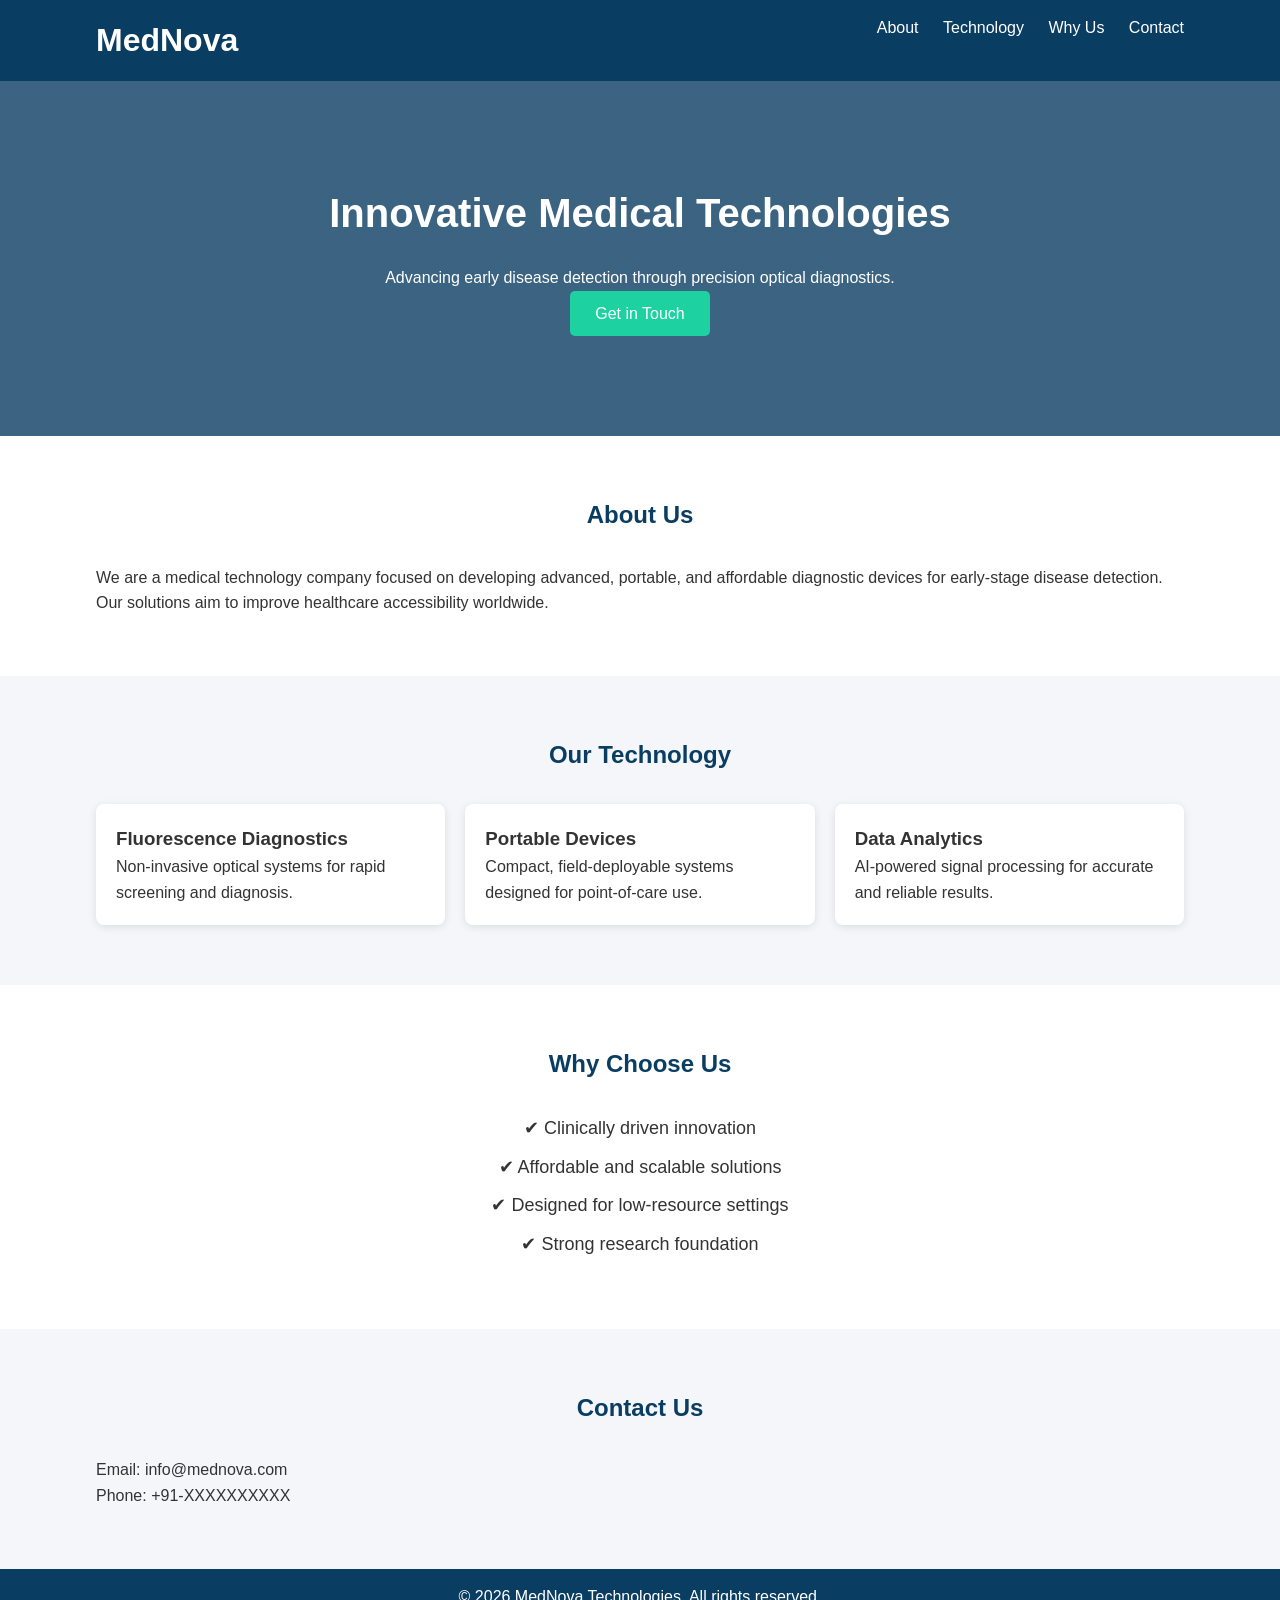
==== index.html @ d60eed9b "Add files via upload" ====
<!DOCTYPE html>
<html lang="en">
<head>
    <meta charset="UTF-8">
    <title>MedNova Technologies</title>
    <meta name="viewport" content="width=device-width, initial-scale=1.0">
    <link rel="stylesheet" href="style.css">
</head>
<body>

<header>
    <div class="container">
        <h1 class="logo">MedNova</h1>
        <nav>
            <ul>
                <li><a href="#about">About</a></li>
                <li><a href="#technology">Technology</a></li>
                <li><a href="#why">Why Us</a></li>
                <li><a href="#contact">Contact</a></li>
            </ul>
        </nav>
    </div>
</header>

<section class="hero">
    <div class="hero-content">
        <h2>Innovative Medical Technologies</h2>
        <p>Advancing early disease detection through precision optical diagnostics.</p>
        <a href="#contact" class="btn">Get in Touch</a>
    </div>
</section>

<section id="about" class="section">
    <div class="container">
        <h2>About Us</h2>
        <p>We are a medical technology company focused on developing advanced, portable, and affordable diagnostic devices for early-stage disease detection. Our solutions aim to improve healthcare accessibility worldwide.</p>
    </div>
</section>

<section id="technology" class="section light">
    <div class="container">
        <h2>Our Technology</h2>
        <div class="cards">
            <div class="card">
                <h3>Fluorescence Diagnostics</h3>
                <p>Non-invasive optical systems for rapid screening and diagnosis.</p>
            </div>
            <div class="card">
                <h3>Portable Devices</h3>
                <p>Compact, field-deployable systems designed for point-of-care use.</p>
            </div>
            <div class="card">
                <h3>Data Analytics</h3>
                <p>AI-powered signal processing for accurate and reliable results.</p>
            </div>
        </div>
    </div>
</section>

<section id="why" class="section">
    <div class="container">
        <h2>Why Choose Us</h2>
        <ul class="features">
            <li>✔ Clinically driven innovation</li>
            <li>✔ Affordable and scalable solutions</li>
            <li>✔ Designed for low-resource settings</li>
            <li>✔ Strong research foundation</li>
        </ul>
    </div>
</section>

<section id="contact" class="section light">
    <div class="container">
        <h2>Contact Us</h2>
        <p>Email: info@mednova.com</p>
        <p>Phone: +91-XXXXXXXXXX</p>
    </div>
</section>

<footer>
    <p>© 2026 MedNova Technologies. All rights reserved.</p>
</footer>

</body>
</html>
---- style.css ----
* {
    margin: 0;
    padding: 0;
    box-sizing: border-box;
    font-family: Arial, sans-serif;
}

body {
    line-height: 1.6;
    color: #333;
}

.container {
    width: 85%;
    margin: auto;
    max-width: 1100px;
}

header {
    background: #0a3d62;
    color: #fff;
    padding: 15px 0;
}

.logo {
    float: left;
}

nav {
    float: right;
}

nav ul {
    list-style: none;
}

nav ul li {
    display: inline;
    margin-left: 20px;
}

nav ul li a {
    color: #fff;
    text-decoration: none;
}

header::after {
    content: "";
    display: block;
    clear: both;
}

.hero {
    background: linear-gradient(rgba(10,61,98,0.8), rgba(10,61,98,0.8)),
                url('https://images.unsplash.com/photo-1581595219315-a187dd40c322');
    background-size: cover;
    background-position: center;
    color: white;
    text-align: center;
    padding: 100px 20px;
}

.hero h2 {
    font-size: 40px;
    margin-bottom: 20px;
}

.btn {
    display: inline-block;
    padding: 10px 25px;
    background: #1dd1a1;
    color: white;
    text-decoration: none;
    border-radius: 5px;
}

.section {
    padding: 60px 0;
}

.section h2 {
    text-align: center;
    margin-bottom: 30px;
    color: #0a3d62;
}

.light {
    background: #f4f6f9;
}

.cards {
    display: flex;
    gap: 20px;
    justify-content: space-between;
    flex-wrap: wrap;
}

.card {
    background: white;
    padding: 20px;
    flex: 1;
    min-width: 250px;
    border-radius: 8px;
    box-shadow: 0 2px 8px rgba(0,0,0,0.1);
}

.features {
    list-style: none;
    text-align: center;
    font-size: 18px;
}

.features li {
    margin: 10px 0;
}

footer {
    background: #0a3d62;
    color: white;
    text-align: center;
    padding: 15px 0;
}
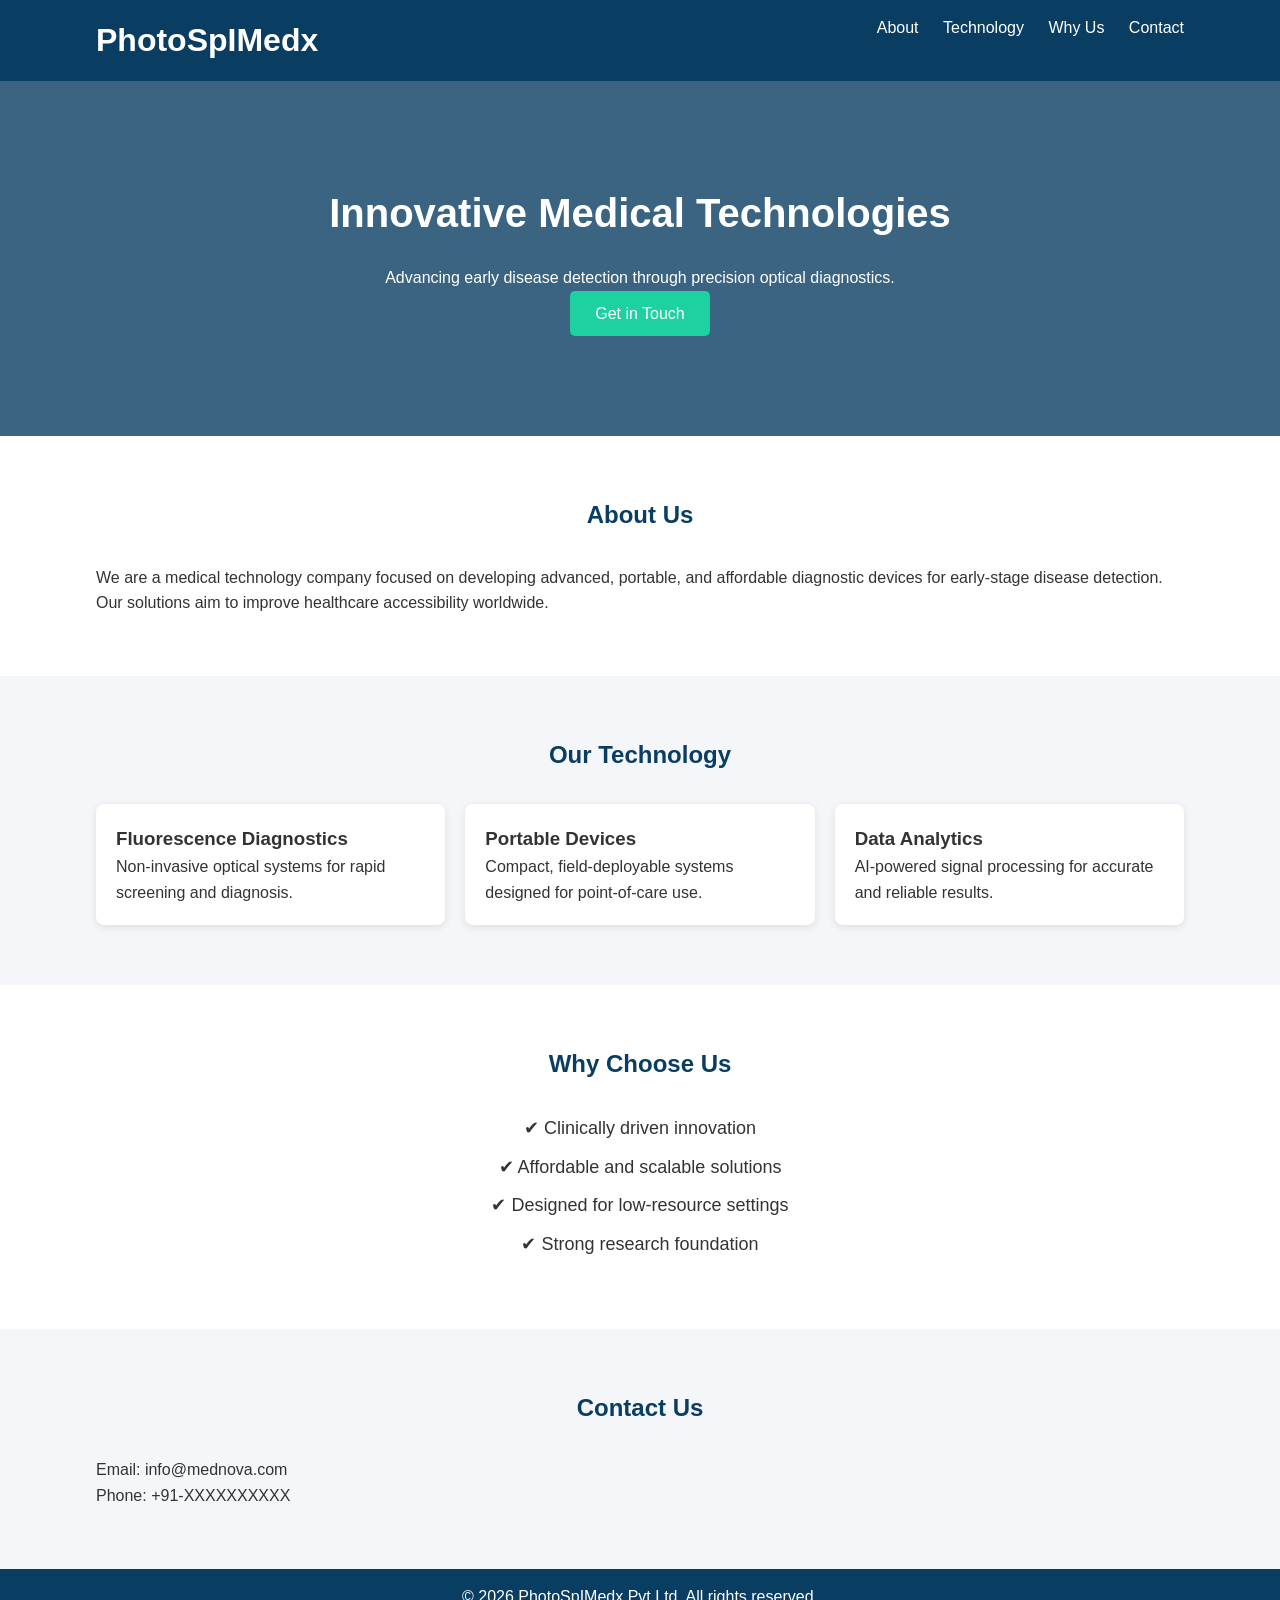
==== commit ec30a181: "Add files via upload" ====
--- a/index.html
+++ b/index.html
@@ -2,7 +2,7 @@
 <html lang="en">
 <head>
     <meta charset="UTF-8">
-    <title>MedNova Technologies</title>
+    <title>PhotoSpIMedx</title>
     <meta name="viewport" content="width=device-width, initial-scale=1.0">
     <link rel="stylesheet" href="style.css">
 </head>
@@ -10,7 +10,7 @@
 
 <header>
     <div class="container">
-        <h1 class="logo">MedNova</h1>
+        <h1 class="logo">PhotoSpIMedx</h1>
         <nav>
             <ul>
                 <li><a href="#about">About</a></li>
@@ -78,7 +78,7 @@
 </section>
 
 <footer>
-    <p>© 2026 MedNova Technologies. All rights reserved.</p>
+    <p>© 2026 PhotoSpIMedx.Pvt.Ltd. All rights reserved.</p>
 </footer>
 
 </body>
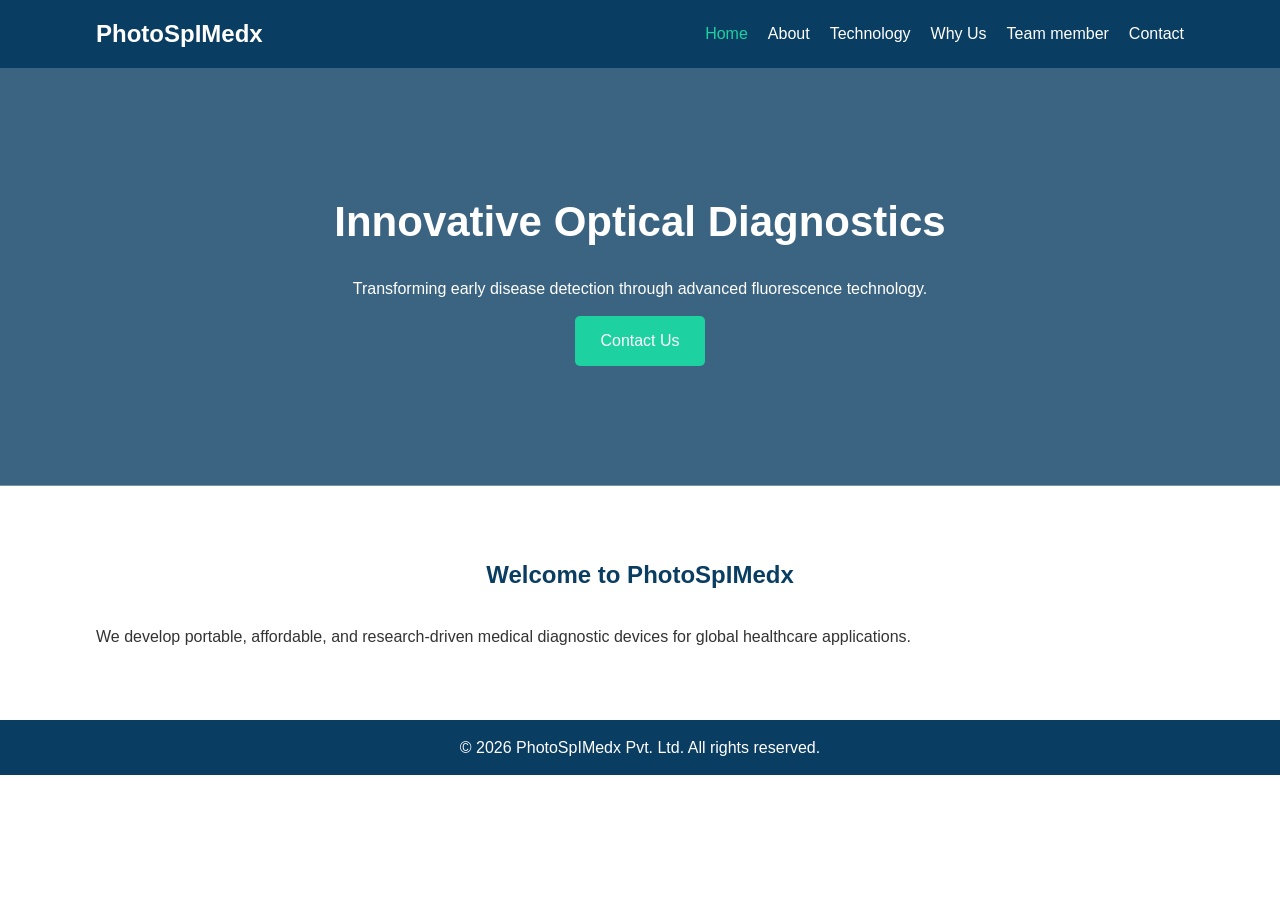
==== commit 44714183: "Update index.html" ====
--- a/index.html
+++ b/index.html
@@ -2,84 +2,47 @@
 <html lang="en">
 <head>
     <meta charset="UTF-8">
-    <title>PhotoSpIMedx</title>
+    <title>PhotoSpIMedx | Medical Technology</title>
     <meta name="viewport" content="width=device-width, initial-scale=1.0">
     <link rel="stylesheet" href="style.css">
 </head>
 <body>
 
 <header>
-    <div class="container">
+    <div class="container nav-container">
         <h1 class="logo">PhotoSpIMedx</h1>
         <nav>
             <ul>
-                <li><a href="#about">About</a></li>
-                <li><a href="#technology">Technology</a></li>
-                <li><a href="#why">Why Us</a></li>
-                <li><a href="#contact">Contact</a></li>
+                <li><a href="index.html" class="active">Home</a></li>
+                <li><a href="about.html">About</a></li>
+                <li><a href="technology.html">Technology</a></li>
+                <li><a href="why.html">Why Us</a></li>
+                <li><a href="team.html">Team member</a></li>
+                <li><a href="contact.html">Contact</a></li>
             </ul>
         </nav>
     </div>
 </header>
 
 <section class="hero">
-    <div class="hero-content">
-        <h2>Innovative Medical Technologies</h2>
-        <p>Advancing early disease detection through precision optical diagnostics.</p>
-        <a href="#contact" class="btn">Get in Touch</a>
+    <div class="container">
+        <h2>Innovative Optical Diagnostics</h2>
+        <p>Transforming early disease detection through advanced fluorescence technology.</p>
+        <a href="contact.html" class="btn">Contact Us</a>
     </div>
 </section>
 
-<section id="about" class="section">
+<section class="section">
     <div class="container">
-        <h2>About Us</h2>
-        <p>We are a medical technology company focused on developing advanced, portable, and affordable diagnostic devices for early-stage disease detection. Our solutions aim to improve healthcare accessibility worldwide.</p>
-    </div>
-</section>
-
-<section id="technology" class="section light">
-    <div class="container">
-        <h2>Our Technology</h2>
-        <div class="cards">
-            <div class="card">
-                <h3>Fluorescence Diagnostics</h3>
-                <p>Non-invasive optical systems for rapid screening and diagnosis.</p>
-            </div>
-            <div class="card">
-                <h3>Portable Devices</h3>
-                <p>Compact, field-deployable systems designed for point-of-care use.</p>
-            </div>
-            <div class="card">
-                <h3>Data Analytics</h3>
-                <p>AI-powered signal processing for accurate and reliable results.</p>
-            </div>
-        </div>
-    </div>
-</section>
-
-<section id="why" class="section">
-    <div class="container">
-        <h2>Why Choose Us</h2>
-        <ul class="features">
-            <li>✔ Clinically driven innovation</li>
-            <li>✔ Affordable and scalable solutions</li>
-            <li>✔ Designed for low-resource settings</li>
-            <li>✔ Strong research foundation</li>
-        </ul>
-    </div>
-</section>
-
-<section id="contact" class="section light">
-    <div class="container">
-        <h2>Contact Us</h2>
-        <p>Email: info@mednova.com</p>
-        <p>Phone: +91-XXXXXXXXXX</p>
+        <h2>Welcome to PhotoSpIMedx</h2>
+        <p>We develop portable, affordable, and research-driven medical diagnostic devices for global healthcare applications.</p>
     </div>
 </section>
 
 <footer>
-    <p>© 2026 PhotoSpIMedx.Pvt.Ltd. All rights reserved.</p>
+    <p>© 2026 PhotoSpIMedx Pvt. Ltd. All rights reserved.</p>
 </footer>
 
 </body>
-</html>+
+</html>
--- a/style.css
+++ b/style.css
@@ -12,70 +12,73 @@
 
 .container {
     width: 85%;
+    max-width: 1100px;
     margin: auto;
-    max-width: 1100px;
 }
 
 header {
     background: #0a3d62;
-    color: #fff;
     padding: 15px 0;
+    color: white;
+}
+
+.nav-container {
+    display: flex;
+    justify-content: space-between;
+    align-items: center;
 }
 
 .logo {
-    float: left;
-}
-
-nav {
-    float: right;
+    font-size: 24px;
 }
 
 nav ul {
     list-style: none;
+    display: flex;
 }
 
 nav ul li {
-    display: inline;
     margin-left: 20px;
 }
 
 nav ul li a {
-    color: #fff;
+    color: white;
     text-decoration: none;
+    font-weight: 500;
 }
 
-header::after {
-    content: "";
-    display: block;
-    clear: both;
+nav ul li a:hover,
+nav ul li a.active {
+    color: #1dd1a1;
 }
 
 .hero {
     background: linear-gradient(rgba(10,61,98,0.8), rgba(10,61,98,0.8)),
-                url('https://images.unsplash.com/photo-1581595219315-a187dd40c322');
+    url('https://images.unsplash.com/photo-1581595219315-a187dd40c322');
     background-size: cover;
     background-position: center;
     color: white;
     text-align: center;
-    padding: 100px 20px;
+    padding: 120px 20px;
 }
 
 .hero h2 {
-    font-size: 40px;
+    font-size: 42px;
     margin-bottom: 20px;
 }
 
 .btn {
     display: inline-block;
-    padding: 10px 25px;
+    padding: 12px 25px;
     background: #1dd1a1;
     color: white;
     text-decoration: none;
     border-radius: 5px;
+    margin-top: 15px;
 }
 
 .section {
-    padding: 60px 0;
+    padding: 70px 0;
 }
 
 .section h2 {
@@ -84,24 +87,19 @@
     color: #0a3d62;
 }
 
-.light {
-    background: #f4f6f9;
-}
-
 .cards {
     display: flex;
     gap: 20px;
-    justify-content: space-between;
     flex-wrap: wrap;
 }
 
 .card {
+    flex: 1;
+    min-width: 250px;
     background: white;
     padding: 20px;
-    flex: 1;
-    min-width: 250px;
     border-radius: 8px;
-    box-shadow: 0 2px 8px rgba(0,0,0,0.1);
+    box-shadow: 0 2px 10px rgba(0,0,0,0.1);
 }
 
 .features {
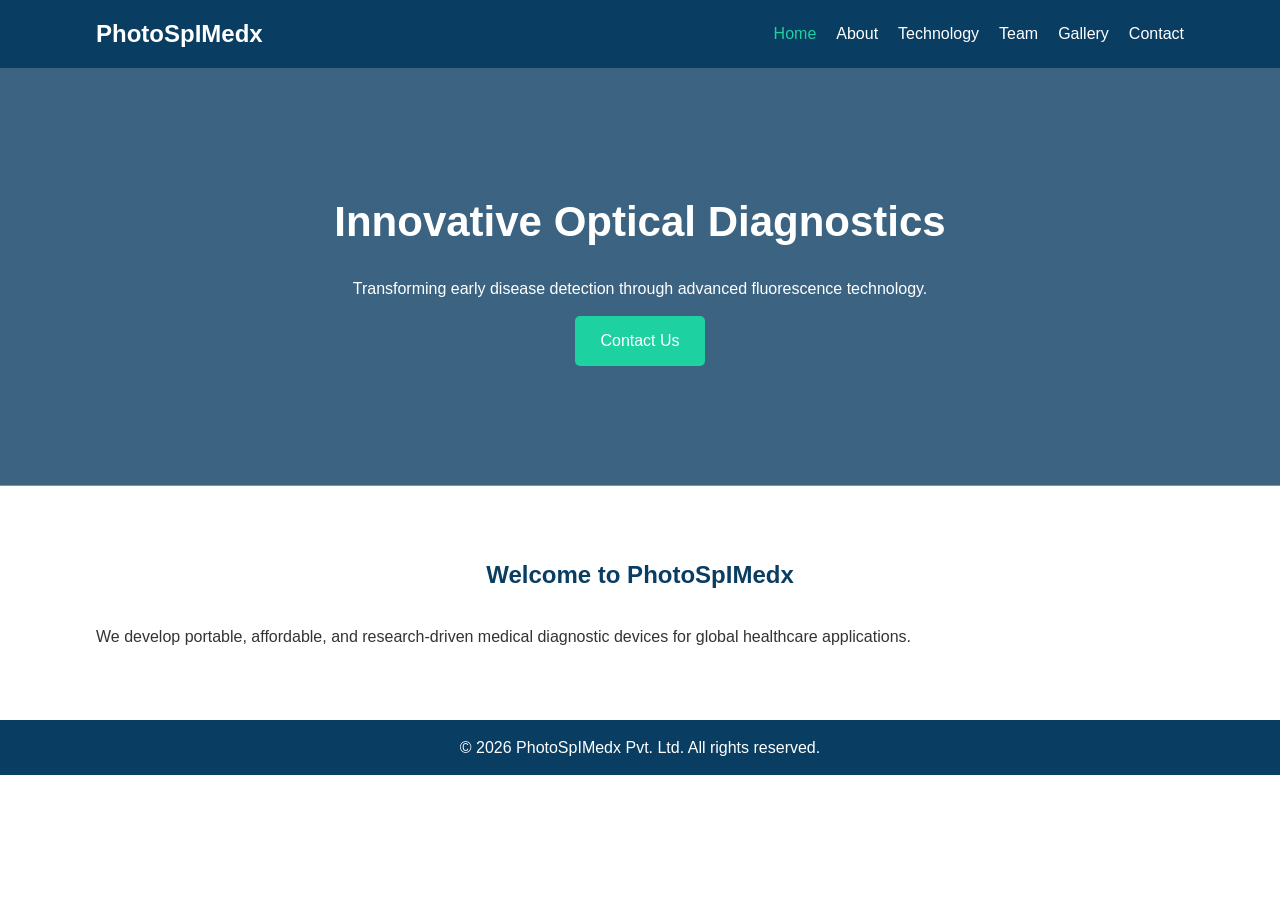
==== commit cf8ad0b0: "Update index.html" ====
--- a/index.html
+++ b/index.html
@@ -16,8 +16,8 @@
                 <li><a href="index.html" class="active">Home</a></li>
                 <li><a href="about.html">About</a></li>
                 <li><a href="technology.html">Technology</a></li>
-                <li><a href="why.html">Why Us</a></li>
-                <li><a href="team.html">Team member</a></li>
+                <li><a href="team.html">Team</a></li>
+                <li><a href="gallery.html">Gallery</a></li>
                 <li><a href="contact.html">Contact</a></li>
             </ul>
         </nav>
@@ -46,3 +46,4 @@
 </body>
 
 </html>
+
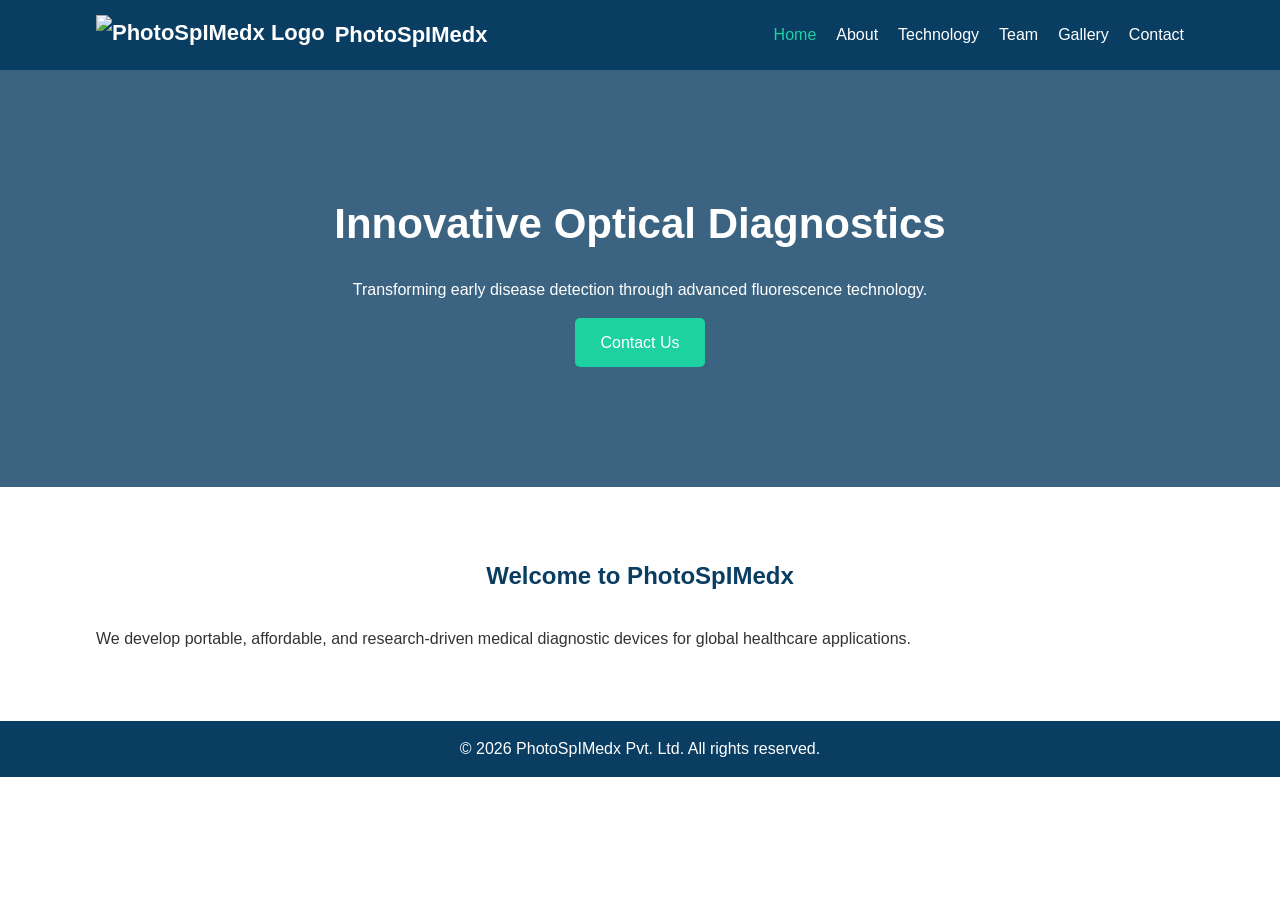
==== commit 0c021e8f: "Add files via upload" ====
--- a/index.html
+++ b/index.html
@@ -10,7 +10,10 @@
 
 <header>
     <div class="container nav-container">
-        <h1 class="logo">PhotoSpIMedx</h1>
+        <div class="logo">
+    		<img src="images/logo.png" alt="PhotoSpIMedx Logo">
+  		  <span>PhotoSpIMedx</span>
+	</div>
         <nav>
             <ul>
                 <li><a href="index.html" class="active">Home</a></li>
--- a/style.css
+++ b/style.css
@@ -29,7 +29,15 @@
 }
 
 .logo {
-    font-size: 24px;
+    display: flex;
+    align-items: center;
+    font-size: 22px;
+    font-weight: bold;
+}
+
+.logo img {
+    height: 40px;
+    margin-right: 10px;
 }
 
 nav ul {
@@ -117,4 +125,39 @@
     color: white;
     text-align: center;
     padding: 15px 0;
+}
+
+.team-grid {
+    display: flex;
+    gap: 30px;
+    flex-wrap: wrap;
+    justify-content: center;
+}
+
+.team-card {
+    text-align: center;
+    width: 250px;
+}
+
+.team-card img {
+    width: 100%;
+    border-radius: 10px;
+    margin-bottom: 15px;
+}
+
+
+.gallery-grid {
+    display: grid;
+    grid-template-columns: repeat(auto-fit, minmax(250px, 1fr));
+    gap: 20px;
+}
+
+.gallery-grid img {
+    width: 100%;
+    border-radius: 10px;
+    transition: transform 0.3s ease;
+}
+
+.gallery-grid img:hover {
+    transform: scale(1.05);
 }
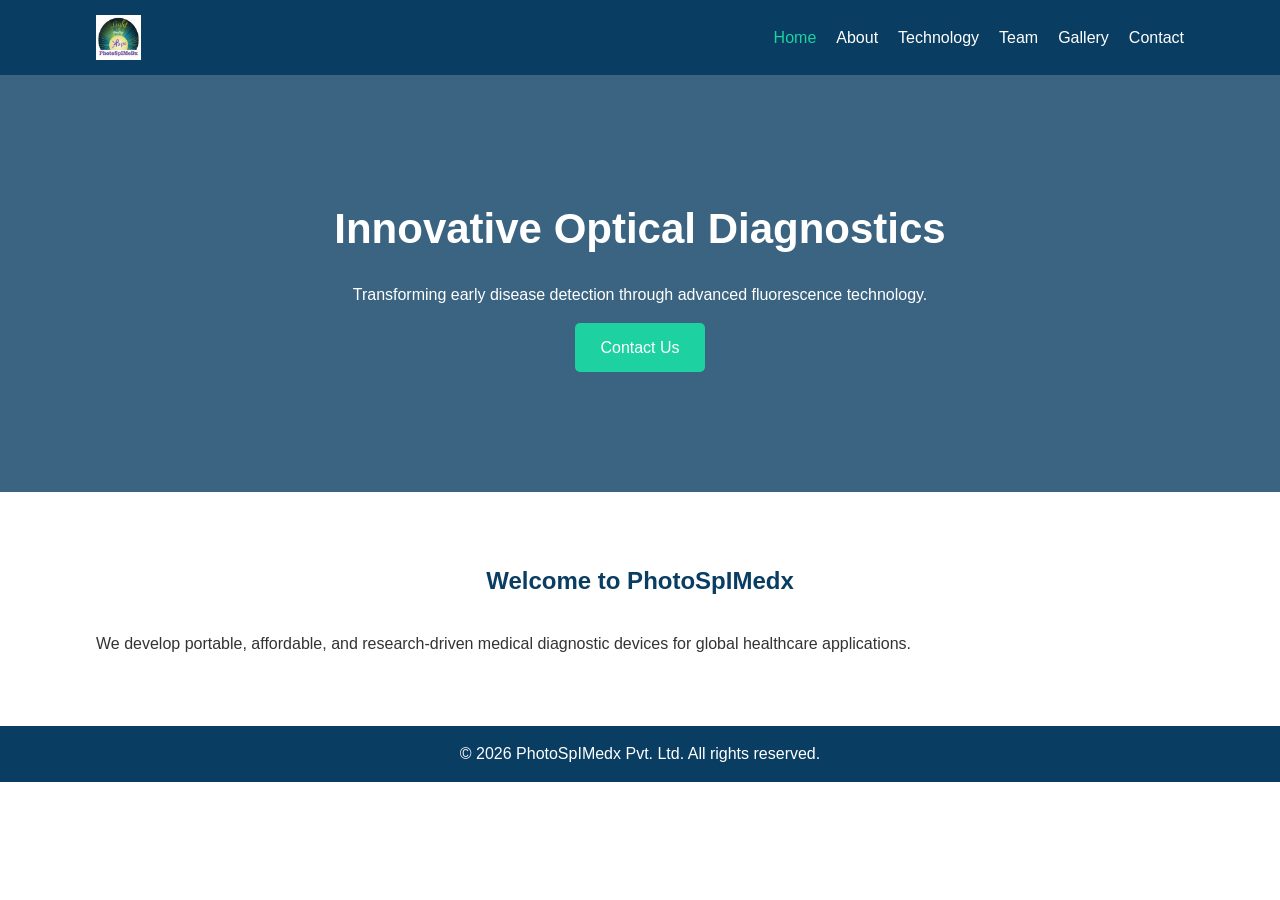
==== commit fbb00ccd: "Add files via upload" ====
--- a/index.html
+++ b/index.html
@@ -10,10 +10,9 @@
 
 <header>
     <div class="container nav-container">
-        <div class="logo">
+	<a href="index.html" class="logo">
     		<img src="images/logo.png" alt="PhotoSpIMedx Logo">
-  		  <span>PhotoSpIMedx</span>
-	</div>
+		</a>	
         <nav>
             <ul>
                 <li><a href="index.html" class="active">Home</a></li>
--- a/style.css
+++ b/style.css
@@ -33,10 +33,13 @@
     align-items: center;
     font-size: 22px;
     font-weight: bold;
+    text-decoration: none;
+    color: white;
 }
 
 .logo img {
-    height: 40px;
+    height: 45px;
+    width: auto;
     margin-right: 10px;
 }
 
